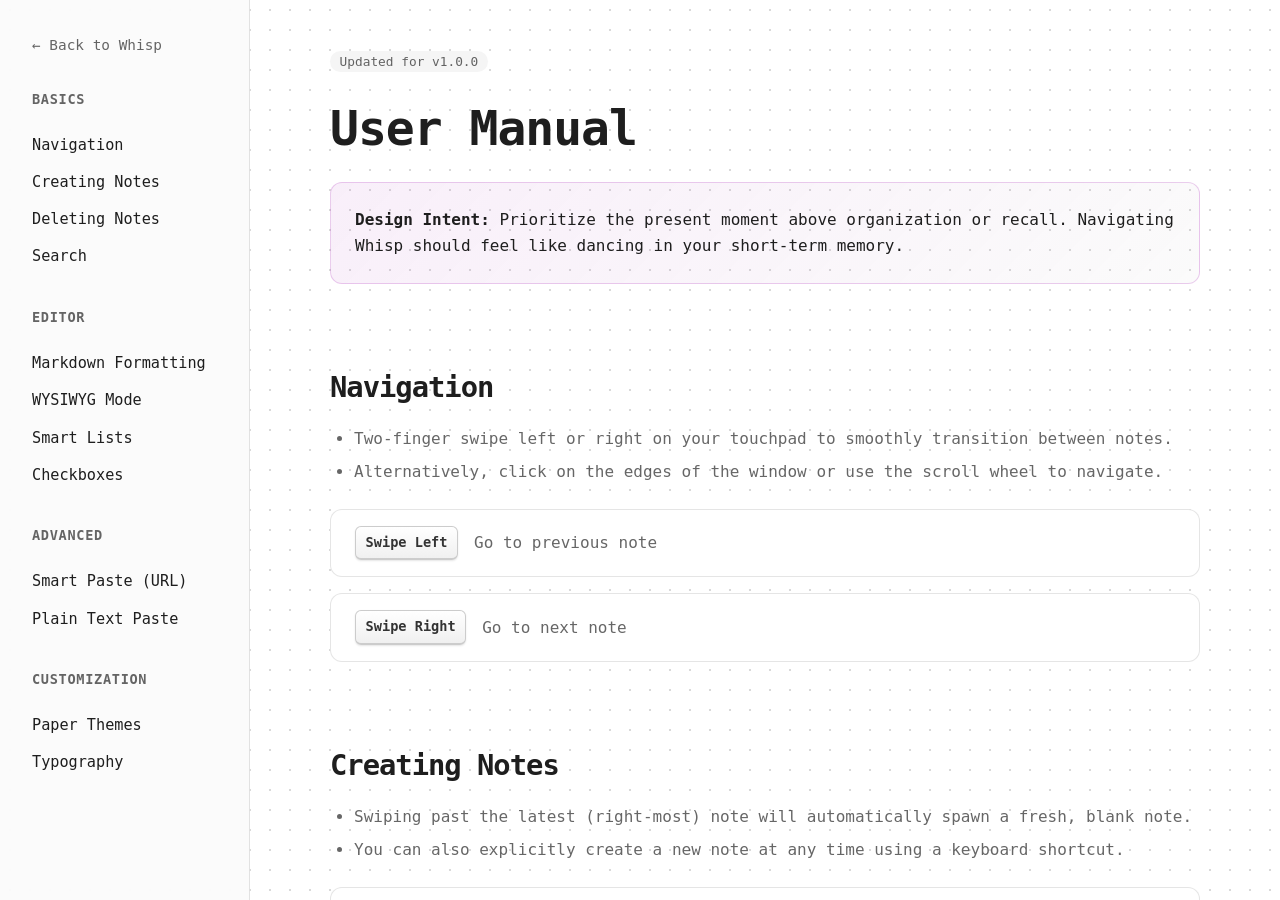
==== docs/manual.html @ 6060af8f "Added User Manual" ====
<!DOCTYPE html>
<html lang="en">
<head>
    <meta charset="UTF-8">
    <meta name="viewport" content="width=device-width, initial-scale=1.0">
    <title>User Manual - Whisp</title>
    <link href="https://fonts.googleapis.com/css2?family=Inter:wght@400;500;600;700;800&display=swap" rel="stylesheet">
    <link rel="stylesheet" href="css/style.css">
</head>
<body class="manual-page">

    <div class="manual-layout">
        <aside class="manual-sidebar">
            <a href="index.html" class="back-link">← Back to Whisp</a>
            
            <div class="nav-group">
                <h3>Basics</h3>
                <a href="#nav-navigation">Navigation</a>
                <a href="#nav-create">Creating Notes</a>
                <a href="#nav-delete">Deleting Notes</a>
                <a href="#nav-search">Search</a>
            </div>

            <div class="nav-group">
                <h3>Editor</h3>
                <a href="#nav-markdown">Markdown Formatting</a>
                <a href="#nav-wysiwyg">WYSIWYG Mode</a>
                <a href="#nav-lists">Smart Lists</a>
                <a href="#nav-checkbox">Checkboxes</a>
            </div>

            <div class="nav-group">
                <h3>Advanced</h3>
                <a href="#nav-smartpaste">Smart Paste (URL)</a>
                <a href="#nav-plainpaste">Plain Text Paste</a>
            </div>

            <div class="nav-group">
                <h3>Customization</h3>
                <a href="#nav-themes">Paper Themes</a>
                <a href="#nav-typography">Typography</a>
            </div>
        </aside>

        <main class="manual-content">
            <header class="manual-header">
                <span class="version-badge">Updated for v1.0.0</span>
                <h1>User Manual</h1>
                <div class="intent-banner">
                    <strong>Design Intent:</strong> Prioritize the present moment above organization or recall. Navigating Whisp should feel like dancing in your short-term memory.
                </div>
            </header>

            <section id="nav-navigation" class="manual-section">
                <h2>Navigation</h2>
                <ul>
                    <li>Two-finger swipe left or right on your touchpad to smoothly transition between notes.</li>
                    <li>Alternatively, click on the edges of the window or use the scroll wheel to navigate.</li>
                </ul>
                <div class="shortcut-box">
                    <kbd>Swipe Left</kbd> Go to previous note
                </div>
                <div class="shortcut-box">
                    <kbd>Swipe Right</kbd> Go to next note
                </div>
            </section>

            <section id="nav-create" class="manual-section">
                <h2>Creating Notes</h2>
                <ul>
                    <li>Swiping past the latest (right-most) note will automatically spawn a fresh, blank note.</li>
                    <li>You can also explicitly create a new note at any time using a keyboard shortcut.</li>
                </ul>
                <div class="shortcut-box">
                    <kbd>Ctrl</kbd> + <kbd>N</kbd> Create new note
                </div>
            </section>

            <section id="nav-delete" class="manual-section">
                <h2>Deleting Notes</h2>
                <ul>
                    <li>Deleting a note removes it from the main view and moves it to a hidden <code>.trash</code> directory.</li>
                    <li>If you accidentally delete a note, you can instantly undo it.</li>
                </ul>
                <div class="shortcut-box">
                    <kbd>Ctrl</kbd> + <kbd>Delete</kbd> Delete current note
                </div>
                <div class="shortcut-box">
                    <kbd>Ctrl</kbd> + <kbd>Shift</kbd> + <kbd>T</kbd> Undo last deletion
                </div>
            </section>

            <section id="nav-search" class="manual-section">
                <h2>Search</h2>
                <ul>
                    <li>Instantly search through all your notes. Clicking a search result immediately jumps you to that note.</li>
                </ul>
                <div class="shortcut-box">
                    <kbd>Ctrl</kbd> + <kbd>F</kbd> Open global search
                </div>
            </section>

            <hr>

            <section id="nav-markdown" class="manual-section">
                <h2>Markdown Formatting</h2>
                <ul>
                    <li>Whisp supports standard Markdown for fast formatting, but powers it up with smart keyboard toggles.</li>
                    <li>Highlight text and press a shortcut to wrap it. Press it again to unwrap it.</li>
                </ul>
                <div class="shortcut-box">
                    <kbd>Ctrl</kbd> + <kbd>B</kbd> Toggle <strong>**bold**</strong>
                </div>
                <div class="shortcut-box">
                    <kbd>Ctrl</kbd> + <kbd>I</kbd> Toggle <em>*italic*</em>
                </div>
                <div class="shortcut-box">
                    <kbd>Ctrl</kbd> + <kbd>U</kbd> Toggle <u>&lt;u&gt;underline&lt;/u&gt;</u>
                </div>
            </section>

            <section id="nav-wysiwyg" class="manual-section">
                <h2>WYSIWYG Mode</h2>
                <ul>
                    <li>Tired of looking at Markdown syntax? Toggle the live formatting view (the eye icon).</li>
                    <li>All markdown symbols dynamically disappear when your cursor leaves the line, leaving behind beautiful rich text.</li>
                </ul>
                <div class="shortcut-box">
                    <kbd>Ctrl</kbd> + <kbd>E</kbd> Toggle WYSIWYG Mode
                </div>
            </section>

            <section id="nav-lists" class="manual-section">
                <h2>Smart Lists</h2>
                <ul>
                    <li>Start a line with <code>-</code>, <code>*</code>, or <code>1.</code> to begin a list.</li>
                    <li>Pressing Enter will automatically insert the next bullet point or correctly increment the number.</li>
                    <li>Pressing Enter on an empty list item will automatically delete it and exit the list.</li>
                </ul>
                <div class="shortcut-box">
                    <kbd>Tab</kbd> Indent list item
                </div>
                <div class="shortcut-box">
                    <kbd>Shift</kbd> + <kbd>Tab</kbd> Outdent list item
                </div>
            </section>

            <section id="nav-checkbox" class="manual-section">
                <h2>Checkboxes</h2>
                <ul>
                    <li>Whisp uses native unicode checkboxes (<code>☐</code> and <code>☑</code>) to keep your lists minimal and portable.</li>
                    <li>Use the shortcut anywhere on a line to instantly insert or toggle a checkbox.</li>
                </ul>
                <div class="shortcut-box">
                    <kbd>Ctrl</kbd> + <kbd>S</kbd> Insert / Toggle checkbox
                </div>
            </section>

            <hr>

            <section id="nav-smartpaste" class="manual-section">
                <h2>Smart Paste (URL)</h2>
                <ul>
                    <li>Dropping massive tracking URLs ruins the visual flow of a note.</li>
                    <li>Use the Smart Paste shortcut when pasting a long URL to automatically ping the TinyURL API in the background and insert a short, clean link instead.</li>
                </ul>
                <div class="shortcut-box">
                    <kbd>Ctrl</kbd> + <kbd>Shift</kbd> + <kbd>L</kbd> Smart URL Paste
                </div>
            </section>

            <section id="nav-plainpaste" class="manual-section">
                <h2>Plain Text Paste</h2>
                <ul>
                    <li>Pasting text from the web often brings along unwanted markdown syntax.</li>
                    <li>Use Plain Paste to aggressively strip all markdown symbols (headers, bold, italics, links, lists) before dropping the raw text into your note.</li>
                </ul>
                <div class="shortcut-box">
                    <kbd>Ctrl</kbd> + <kbd>Shift</kbd> + <kbd>V</kbd> Plain text paste
                </div>
            </section>

            <hr>

            <section id="nav-themes" class="manual-section">
                <h2>Paper Themes</h2>
                <ul>
                    <li>Customize the aesthetic of your notes by opening Preferences.</li>
                    <li>Whisp supports three minimalist native backgrounds: <strong>Blank</strong>, <strong>Dotted</strong>, and <strong>Grid</strong>.</li>
                </ul>
            </section>

            <section id="nav-typography" class="manual-section">
                <h2>Typography</h2>
                <ul>
                    <li>You have complete control over the editor font through the Preferences menu.</li>
                    <li>Adjust the Line Spacing (1.0 to 2.0) to give your text more breathing room.</li>
                </ul>
                <div class="shortcut-box">
                    <kbd>Ctrl</kbd> + <kbd>,</kbd> Open Preferences
                </div>
            </section>
        </main>
    </div>

    <script>
        // Simple active state observer for sidebar navigation
        const sections = document.querySelectorAll('.manual-section');
        const navLinks = document.querySelectorAll('.manual-sidebar a:not(.back-link)');

        const observer = new IntersectionObserver((entries) => {
            entries.forEach(entry => {
                if (entry.isIntersecting) {
                    navLinks.forEach(link => {
                        link.classList.remove('active');
                        if (link.getAttribute('href') === '#' + entry.target.id) {
                            link.classList.add('active');
                        }
                    });
                }
            });
        }, { rootMargin: '-20% 0px -80% 0px' });

        sections.forEach(section => observer.observe(section));
        
        // Smooth scrolling
        navLinks.forEach(link => {
            link.addEventListener('click', function(e) {
                e.preventDefault();
                const targetId = this.getAttribute('href');
                const targetSection = document.querySelector(targetId);
                targetSection.scrollIntoView({ behavior: 'smooth' });
                history.pushState(null, null, targetId);
            });
        });
    </script>
</body>
</html>
---- docs/css/style.css ----
:root {
    /* GNOME Libadwaita Light Mode Palette */
    --window-bg: #fafafa;
    --view-bg: #ffffff;
    --card-bg: #ffffff;
    --card-hover: #f5f5f5;
    --card-border: rgba(0, 0, 0, 0.1);
    --text-primary: #1e1e1e;
    --text-secondary: rgba(0, 0, 0, 0.6);
    --accent-color: #c061cb;
    --accent-hover: #d27dec;
    --font-mono: 'JetBrains Mono', monospace;
}

* {
    margin: 0;
    padding: 0;
    box-sizing: border-box;
}

body {
    background-color: var(--window-bg);
    background-image: radial-gradient(var(--card-border) 1.5px, transparent 1.5px);
    background-size: 24px 24px;
    color: var(--text-primary);
    font-family: var(--font-mono);
    line-height: 1.6;
    -webkit-font-smoothing: antialiased;
}

h1, h2, h3 {
    font-weight: 800;
    letter-spacing: -1px;
}

/* Navigation */
.navbar {
    padding: 1.5rem 2rem;
    background-color: transparent;
}

.nav-content {
    max-width: 1200px;
    margin: 0 auto;
    display: flex;
    justify-content: space-between;
    align-items: center;
}

.brand {
    display: flex;
    align-items: center;
    gap: 12px;
}

.icon-placeholder-small {
    width: 32px;
    height: 32px;
    background-color: var(--accent-color);
    border-radius: 8px;
}

.brand-name {
    font-weight: 800;
    font-size: 1.2rem;
    letter-spacing: -0.5px;
}

.btn {
    padding: 0.6rem 1.2rem;
    border-radius: 6px;
    text-decoration: none;
    font-weight: 600;
    font-size: 0.95rem;
    transition: background-color 0.2s ease, border-color 0.2s ease;
}

.btn-primary {
    background-color: var(--accent-color);
    color: white;
}

.btn-primary:hover {
    background-color: var(--accent-hover);
}

.btn-secondary {
    background-color: transparent;
    border: 1px solid var(--card-border);
    color: var(--text-primary);
}

.btn-secondary:hover {
    background-color: var(--card-hover);
    border-color: var(--text-secondary);
}

.disabled {
    opacity: 0.5;
    cursor: not-allowed;
}

/* Centered Hero */
.hero-centered {
    max-width: 1200px;
    margin: 6rem auto 4rem;
    padding: 0 2rem;
    text-align: center;
}

.hero-centered h1 {
    font-size: 4rem;
    margin-bottom: 1rem;
    background: linear-gradient(135deg, #1e1e1e 0%, #666666 100%);
    -webkit-background-clip: text;
    -webkit-text-fill-color: transparent;
}

.subtitle {
    font-size: 1.2rem;
    color: var(--text-secondary);
    max-width: 600px;
    margin: 0 auto 3rem;
}

.hero-actions {
    margin-bottom: 4rem;
}

/* Hero Image */
.hero-image-wrapper {
    max-width: 900px;
    margin: 0 auto;
    text-align: center;
    perspective: 1000px; /* For 3D Parallax Tilt */
}

.hero-image {
    max-width: 100%;
    height: auto;
    display: inline-block;
    transition: transform 0.1s ease-out;
    will-change: transform;
    image-rendering: -webkit-optimize-contrast;
    image-rendering: high-quality;
}

/* Bento Grid */
.bento-section {
    max-width: 1200px;
    margin: 8rem auto;
    padding: 0 2rem;
}

.section-title {
    text-align: center;
    font-size: 2.5rem;
    margin-bottom: 3rem;
}

.bento-grid {
    display: grid;
    grid-template-columns: repeat(3, 1fr);
    grid-auto-rows: minmax(250px, auto);
    gap: 1.5rem;
}

.bento-card {
    background-color: var(--card-bg);
    border: 1px solid var(--card-border);
    border-radius: 16px;
    padding: 2rem;
    display: flex;
    flex-direction: column;
    justify-content: flex-end;
    transition: transform 0.3s ease, background-color 0.3s ease;
}

.bento-card:hover {
    transform: translateY(-5px);
    background-color: var(--card-hover);
}

.bento-card.large {
    grid-column: span 2;
    grid-row: span 2;
}

.bento-card.wide {
    grid-column: span 2;
}

.alert-card {
    background: linear-gradient(135deg, rgba(192, 97, 203, 0.1) 0%, rgba(36, 36, 36, 0) 100%);
    border-color: rgba(192, 97, 203, 0.3);
}

.bento-content h3 {
    font-size: 1.5rem;
    margin-bottom: 1rem;
    color: var(--accent-color);
}

.bento-card.alert-card h3 {
    color: var(--text-primary);
}

.bento-content p {
    color: var(--text-secondary);
    font-size: 0.95rem;
}

/* Footer */
footer {
    text-align: center;
    padding: 4rem 0;
    color: var(--text-secondary);
    font-size: 0.9rem;
    border-top: 1px solid var(--card-border);
    margin-top: 6rem;
}

/* Carousel */
.carousel-section {
    max-width: 1000px;
    margin: 6rem auto;
    padding: 0 2rem;
    text-align: center;
}

.carousel-container {
    position: relative;
    height: 600px;
    margin: 0 auto;
    display: flex;
    align-items: center;
}

.carousel-track-container {
    height: 100%;
    position: relative;
    overflow: hidden;
    flex: 1;
}

.carousel-track {
    padding: 0;
    margin: 0;
    list-style: none;
    position: relative;
    height: 100%;
    transition: transform 0.4s ease-in-out;
}

.carousel-slide {
    position: absolute;
    top: 0;
    bottom: 0;
    width: 100%;
    display: flex;
    flex-direction: column;
    align-items: center;
    justify-content: center;
    padding: 2rem;
}

.slide-image {
    max-width: 80%;
    height: auto;
    margin-bottom: 2rem;
}

.slide-placeholder {
    width: 80%;
    height: 350px;
    background-color: var(--card-hover);
    border: 1px dashed var(--text-secondary);
    border-radius: 12px;
    display: flex;
    align-items: center;
    justify-content: center;
    color: var(--text-secondary);
    margin-bottom: 2rem;
}

.slide-caption {
    font-size: 1.5rem;
    font-weight: 800;
    margin-bottom: 0.5rem;
    color: var(--accent-color);
}

.slide-desc {
    color: var(--text-secondary);
}

.carousel-btn {
    position: absolute;
    top: 50%;
    transform: translateY(-50%);
    background: var(--view-bg);
    border: 1px solid var(--card-border);
    border-radius: 50%;
    width: 48px;
    height: 48px;
    cursor: pointer;
    z-index: 10;
    font-size: 1.5rem;
    font-weight: bold;
    color: var(--text-primary);
    transition: background 0.2s;
}

.carousel-btn:hover {
    background: var(--card-hover);
}

.prev-btn { left: -60px; }
.next-btn { right: -60px; }

.carousel-nav {
    display: flex;
    justify-content: center;
    padding: 2rem 0;
    gap: 1rem;
}

.carousel-indicator {
    border: 0;
    border-radius: 50%;
    width: 10px;
    height: 10px;
    background: var(--card-border);
    cursor: pointer;
    transition: background 0.2s, transform 0.2s;
}

.carousel-indicator.current-indicator {
    background: var(--text-secondary);
    transform: scale(1.3);
}

/* Theme Slider */
.theme-slider-wrapper {
    position: relative;
    max-width: 80%;
    margin-bottom: 2rem;
    display: inline-block;
}

.slider-img {
    width: 100%;
    height: auto;
    display: block;
}

.slider-img-overlay {
    position: absolute;
    top: 0;
    left: 0;
    clip-path: polygon(0 0, 50% 0, 50% 100%, 0 100%);
}

.slider-line {
    position: absolute;
    top: 0;
    bottom: 0;
    left: 50%;
    width: 2px;
    background: var(--accent-color);
    transform: translateX(-50%);
    pointer-events: none;
    z-index: 5;
}

.slider-range {
    position: absolute;
    top: 0;
    left: 0;
    width: 100%;
    height: 100%;
    opacity: 0;
    cursor: ew-resize;
    z-index: 10;
    margin: 0;
}

/* Responsive */
@media (max-width: 900px) {
    .bento-grid {
        grid-template-columns: 1fr;
        grid-auto-rows: auto;
    }
    
    .bento-card, .bento-card.large, .bento-card.wide {
        grid-column: span 1;
        grid-row: span 1;
        min-height: 200px;
    }
    
    .hero-centered h1 {
        font-size: 2.5rem;
    }
}

/* User Manual Styles */
.manual-page {
    background-color: var(--bg-color);
    background-image: radial-gradient(circle, rgba(0, 0, 0, 0.15) 1px, transparent 1px);
    background-size: 20px 20px;
    background-position: 0 0;
    margin: 0;
    padding: 0;
    height: 100vh;
    overflow: hidden;
}

.manual-layout {
    display: flex;
    height: 100vh;
    max-width: 1400px;
    margin: 0 auto;
}

.manual-sidebar {
    width: 250px;
    min-width: 250px;
    height: 100%;
    overflow-y: auto;
    padding: 2rem;
    border-right: 1px solid var(--card-border);
    background: rgba(250, 250, 250, 0.8);
    backdrop-filter: blur(10px);
    
    /* Hide scrollbar */
    -ms-overflow-style: none;  /* IE and Edge */
    scrollbar-width: none;  /* Firefox */
}
.manual-sidebar::-webkit-scrollbar {
    display: none; /* Chrome, Safari and Opera */
}

.back-link {
    display: inline-block;
    color: var(--text-secondary);
    text-decoration: none;
    font-size: 0.9rem;
    margin-bottom: 2rem;
    transition: color 0.2s;
}

.back-link:hover {
    color: var(--accent-color);
}

.nav-group {
    margin-bottom: 2rem;
}

.nav-group h3 {
    font-size: 0.85rem;
    text-transform: uppercase;
    letter-spacing: 0.05em;
    color: var(--text-secondary);
    margin-bottom: 1rem;
}

.nav-group a {
    display: block;
    color: var(--text-primary);
    text-decoration: none;
    font-size: 0.95rem;
    padding: 0.4rem 0;
    transition: color 0.2s;
}

.nav-group a:hover,
.nav-group a.active {
    color: var(--accent-color);
    font-weight: 600;
}

.manual-content {
    flex: 1;
    overflow-y: auto;
    padding: 3rem 5rem;
    scroll-behavior: smooth;
    
    /* Hide scrollbar */
    -ms-overflow-style: none;  /* IE and Edge */
    scrollbar-width: none;  /* Firefox */
}
.manual-content::-webkit-scrollbar {
    display: none; /* Chrome, Safari and Opera */
}

.manual-header {
    margin-bottom: 4rem;
}

.version-badge {
    font-size: 0.8rem;
    color: var(--text-secondary);
    background: var(--card-hover);
    padding: 0.2rem 0.6rem;
    border-radius: 12px;
}

.manual-header h1 {
    font-size: 3rem;
    margin: 1rem 0;
}

.intent-banner {
    background: linear-gradient(135deg, rgba(192, 97, 203, 0.1) 0%, rgba(36, 36, 36, 0.02) 100%);
    border: 1px solid rgba(192, 97, 203, 0.3);
    padding: 1.5rem;
    border-radius: 12px;
    color: var(--text-primary);
    line-height: 1.6;
}

.manual-section {
    margin-bottom: 4rem;
    padding-top: 1rem;
}

.manual-section h2 {
    font-size: 1.8rem;
    margin-bottom: 1rem;
    color: var(--text-primary);
}

.manual-section ul {
    list-style-type: disc;
    padding-left: 1.5rem;
    margin-bottom: 1.5rem;
    color: var(--text-secondary);
    line-height: 1.6;
}

.manual-section ul li {
    margin-bottom: 0.5rem;
}

.manual-section hr {
    border: 0;
    border-top: 1px solid var(--card-border);
    margin: 3rem 0;
}

.shortcut-box {
    background: var(--card-bg);
    border: 1px solid var(--card-border);
    padding: 1rem 1.5rem;
    border-radius: 12px;
    margin-bottom: 1rem;
    display: flex;
    align-items: center;
    gap: 1rem;
    color: var(--text-secondary);
}

kbd {
    background: linear-gradient(180deg, #ffffff 0%, #f0f0f0 100%);
    border: 1px solid #ccc;
    border-bottom-width: 2px;
    border-radius: 6px;
    padding: 0.3rem 0.6rem;
    font-family: inherit;
    font-size: 0.85rem;
    font-weight: 600;
    color: #333;
    box-shadow: 0 1px 2px rgba(0,0,0,0.1);
}

@media (max-width: 768px) {
    .manual-layout {
        flex-direction: column;
    }
    
    .manual-sidebar {
        width: 100%;
        height: auto;
        min-height: auto;
        border-right: none;
        border-bottom: 1px solid var(--card-border);
    }
    
    .manual-content {
        padding: 2rem;
    }
}
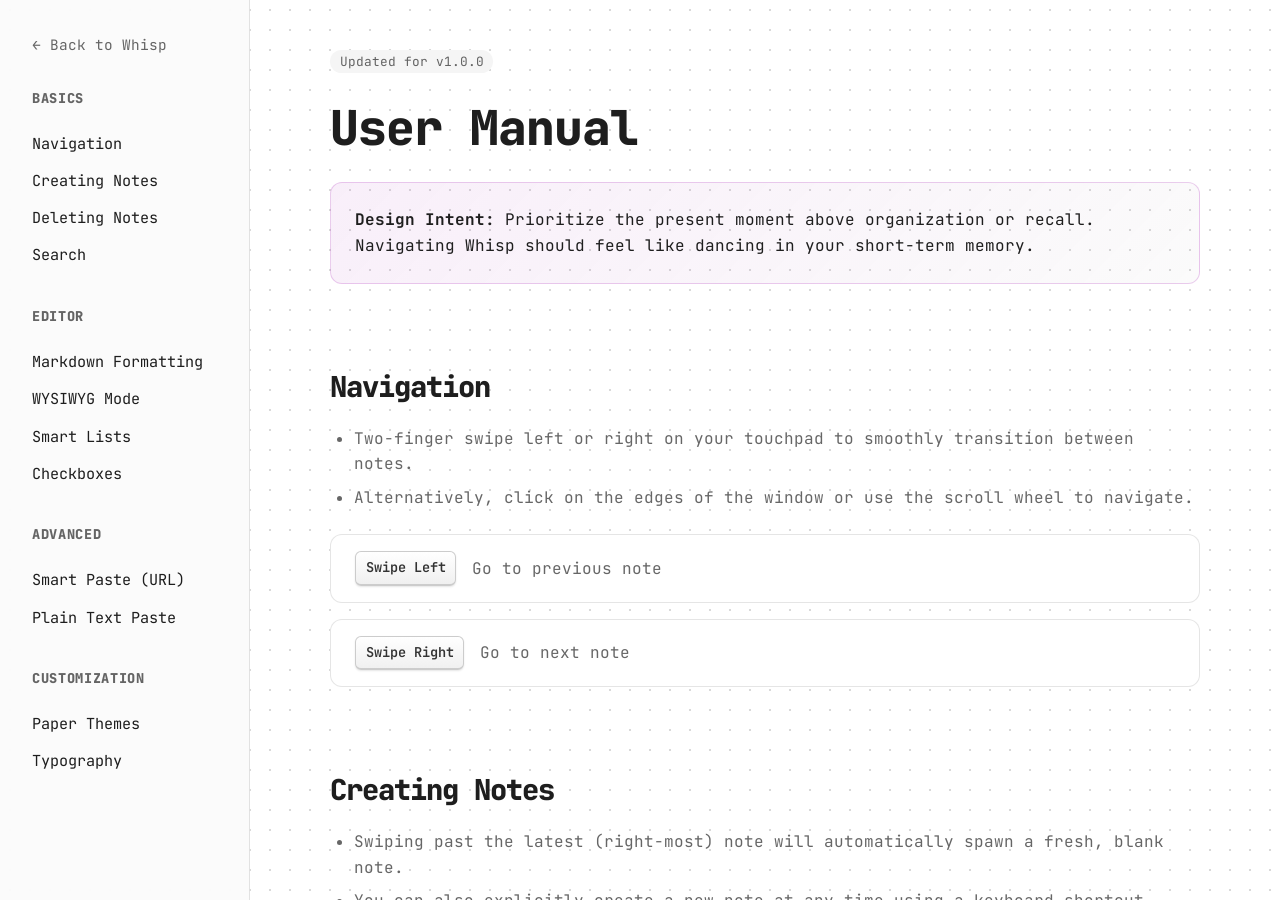
==== commit 044bf9d4: "fixed CSS not showing up" ====
--- a/docs/manual.html
+++ b/docs/manual.html
@@ -4,8 +4,10 @@
     <meta charset="UTF-8">
     <meta name="viewport" content="width=device-width, initial-scale=1.0">
     <title>User Manual - Whisp</title>
-    <link href="https://fonts.googleapis.com/css2?family=Inter:wght@400;500;600;700;800&display=swap" rel="stylesheet">
-    <link rel="stylesheet" href="css/style.css">
+    <link rel="preconnect" href="https://fonts.googleapis.com">
+    <link rel="preconnect" href="https://fonts.gstatic.com" crossorigin>
+    <link href="https://fonts.googleapis.com/css2?family=JetBrains+Mono:wght@400;600;800&display=swap" rel="stylesheet">
+    <link rel="stylesheet" href="css/style.css?v=2">
 </head>
 <body class="manual-page">
 
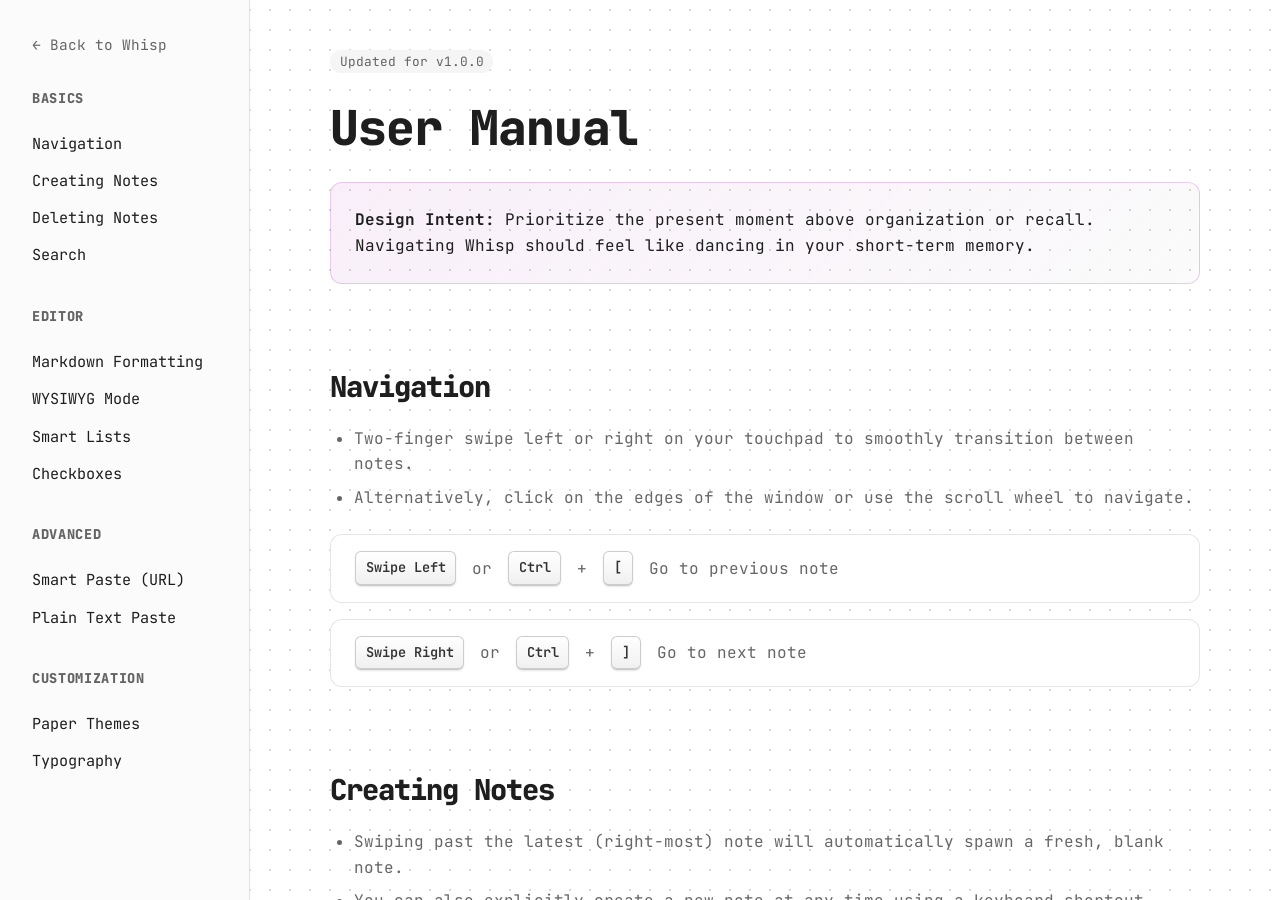
==== commit 24975ee0: "added new workings in the user manual" ====
--- a/docs/manual.html
+++ b/docs/manual.html
@@ -60,10 +60,10 @@
                     <li>Alternatively, click on the edges of the window or use the scroll wheel to navigate.</li>
                 </ul>
                 <div class="shortcut-box">
-                    <kbd>Swipe Left</kbd> Go to previous note
-                </div>
-                <div class="shortcut-box">
-                    <kbd>Swipe Right</kbd> Go to next note
+                    <kbd>Swipe Left</kbd> or <kbd>Ctrl</kbd> + <kbd>[</kbd> Go to previous note
+                </div>
+                <div class="shortcut-box">
+                    <kbd>Swipe Right</kbd> or <kbd>Ctrl</kbd> + <kbd>]</kbd> Go to next note
                 </div>
             </section>
 
@@ -135,9 +135,10 @@
             <section id="nav-lists" class="manual-section">
                 <h2>Smart Lists</h2>
                 <ul>
-                    <li>Start a line with <code>-</code>, <code>*</code>, or <code>1.</code> to begin a list.</li>
-                    <li>Pressing Enter will automatically insert the next bullet point or correctly increment the number.</li>
-                    <li>Pressing Enter on an empty list item will automatically delete it and exit the list.</li>
+                    <li>Type <code>list</code> or <code>list: Custom Title</code> at the top of your note to activate List Mode.</li>
+                    <li>Pressing Enter will automatically spawn a new <code>☐</code> checkbox on the next line.</li>
+                    <li><strong>Smart Overwrite:</strong> Type <code>#</code> on an empty checkbox to instantly turn it into a heading.</li>
+                    <li><strong>Comments:</strong> Type <code>//</code> at the start of a list item to visually fade it out as a comment.</li>
                 </ul>
                 <div class="shortcut-box">
                     <kbd>Tab</kbd> Indent list item
@@ -164,7 +165,9 @@
                 <h2>Smart Paste (URL)</h2>
                 <ul>
                     <li>Dropping massive tracking URLs ruins the visual flow of a note.</li>
-                    <li>Use the Smart Paste shortcut when pasting a long URL to automatically ping the TinyURL API in the background and insert a short, clean link instead.</li>
+                    <li>Use the Smart Paste shortcut when pasting a long URL. Whisp will analyze it locally, generate a clean, short visual label, and format it securely in Markdown.</li>
+                    <li>Turn on WYSIWYG Mode and the ugly Markdown syntax dynamically vanishes, leaving only the tiny link!</li>
+                    <li><em>100% offline and privacy-respecting. No external APIs used.</em></li>
                 </ul>
                 <div class="shortcut-box">
                     <kbd>Ctrl</kbd> + <kbd>Shift</kbd> + <kbd>L</kbd> Smart URL Paste
